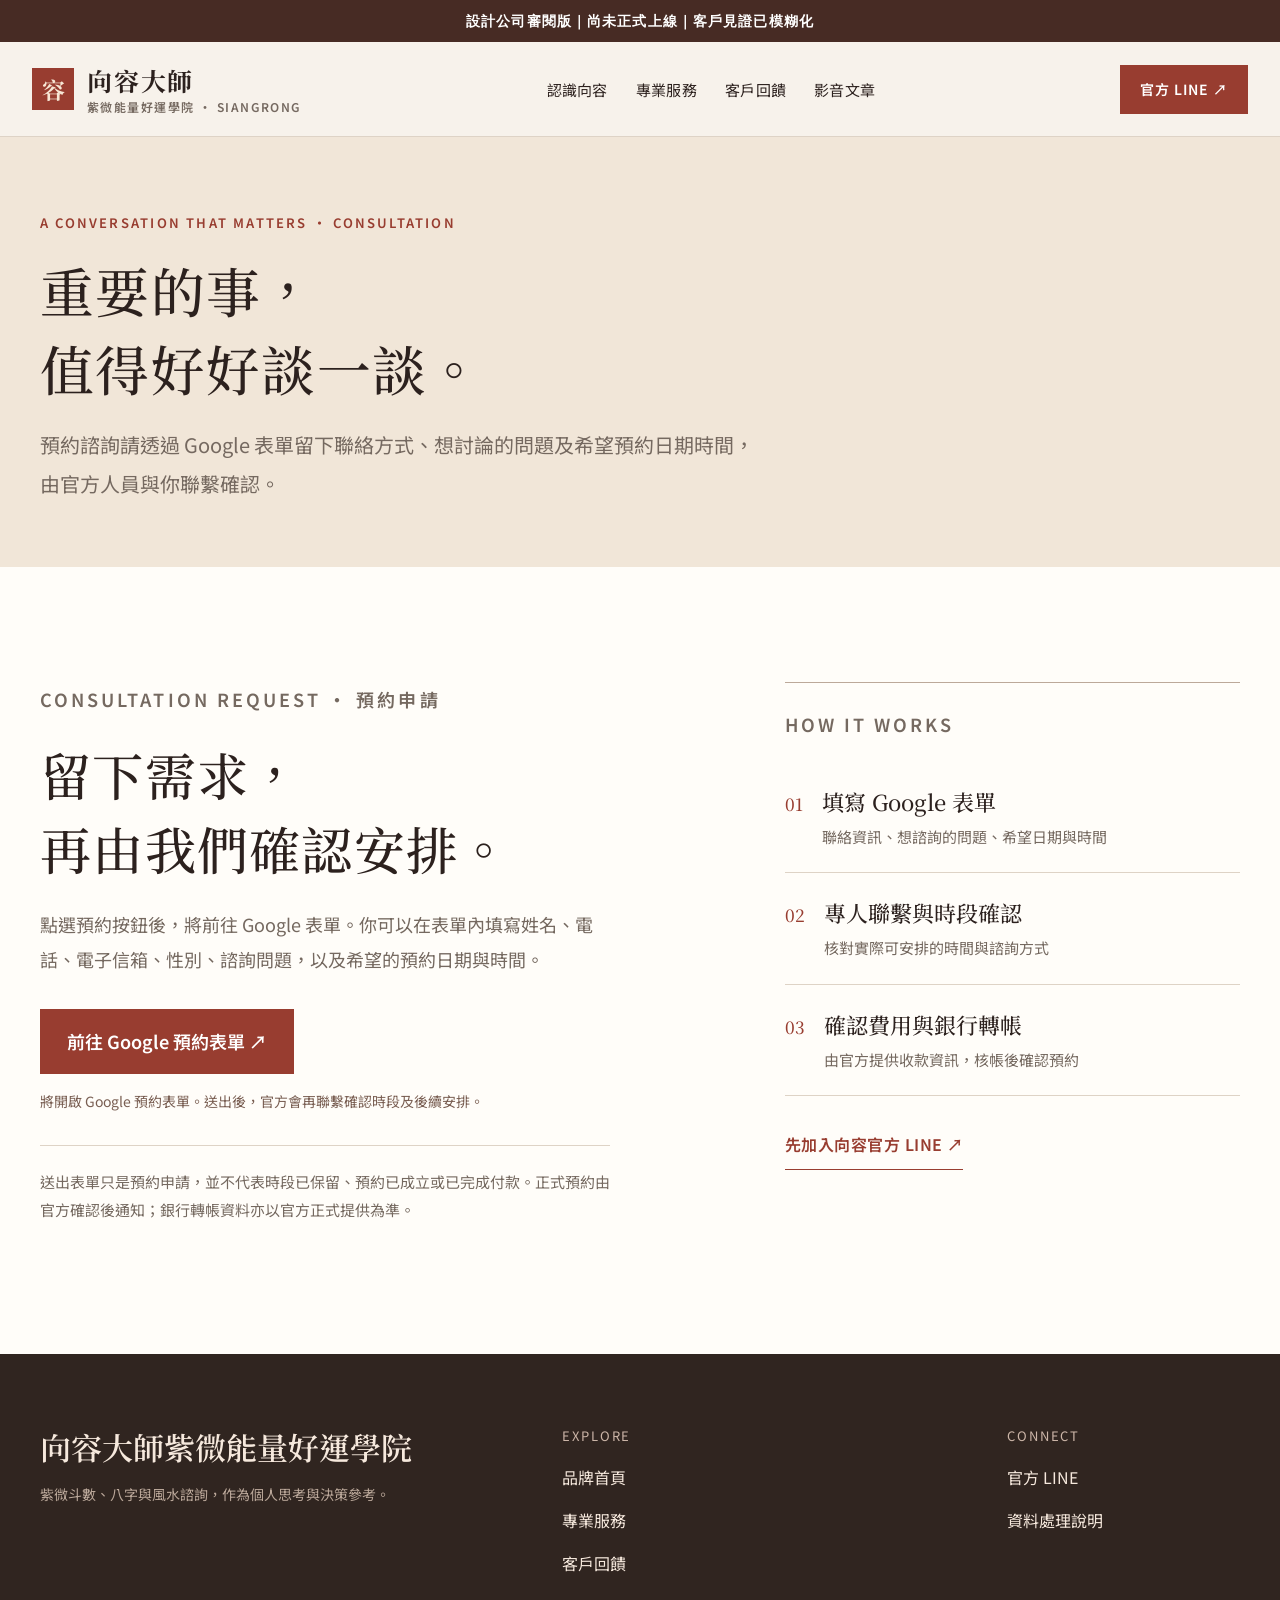
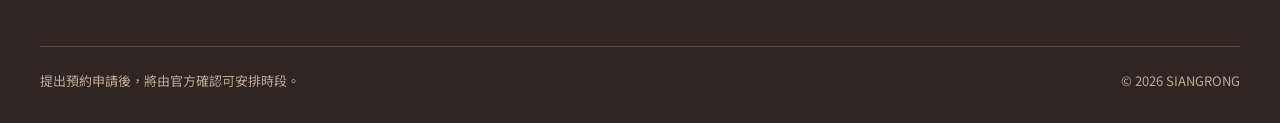
==== consultation-booking/index.html @ eb0ad86f "Deploy Siangrong website V4.4 public preview" ====
<!doctype html>
<html lang="zh-Hant"><head><meta name="robots" content="noindex,nofollow,noarchive"><meta name="googlebot" content="noindex,nofollow">
<meta charset="utf-8"><meta name="viewport" content="width=device-width,initial-scale=1,viewport-fit=cover">
<meta name="theme-color" content="#f7f2eb">
<meta name="description" content="向容大師紫微能量好運學院諮詢預約。請透過 Google 表單留下聯絡資料、諮詢問題及希望日期時間，由官方確認安排。">
<title>預約諮詢｜向容大師紫微能量好運學院</title>
<link rel="stylesheet" href="../assets/style.css">
<script defer src="../assets/booking-config.js"></script><script defer src="../assets/main.js"></script>
</head><body><div role="note" style="position:relative;z-index:9999;background:#472b24;color:white;text-align:center;padding:10px;font:600 14px/1.6 sans-serif;letter-spacing:.08em">設計公司審閱版｜尚未正式上線｜客戶見證已模糊化</div>
<a class="skip" href="#main">跳至主要內容</a>
<header class="site-header booking-header"><div class="header-inner">
<a class="brand" href="../index.html"><span class="brand-seal" aria-hidden="true">容</span><span class="brand-word">向容大師 <small>紫微能量好運學院 · SIANGRONG</small></span></a>
<nav class="site-nav" aria-label="主導覽"><a href="../index.html#about">認識向容</a><a href="../index.html#services">專業服務</a><a href="../index.html#testimonials">客戶回饋</a><a href="../index.html#social">影音文章</a></nav>
<div class="nav-action"><a class="btn small" href="https://line.me/R/ti/p/@wdt9943b" target="_blank" rel="noopener noreferrer">官方 LINE ↗</a><button class="menu-toggle" type="button" aria-label="開啟導覽選單" aria-expanded="false" aria-controls="mobile-menu"><span></span><span></span></button></div></div>
<nav id="mobile-menu" class="mobile-menu" aria-label="手機導覽"><a href="../index.html">返回首頁</a><a href="../index.html#services">專業服務</a><a href="../index.html#testimonials">客戶回饋</a><a href="https://line.me/R/ti/p/@wdt9943b" target="_blank" rel="noopener noreferrer">官方 LINE</a></nav></header>
<main id="main">
<section class="booking-hero booking-simple-hero"><div class="container">
<p class="eyebrow">A CONVERSATION THAT MATTERS · CONSULTATION</p>
<h1 class="section-title">重要的事，<br>值得好好談一談。</h1>
<p class="lead">預約諮詢請透過 Google 表單留下聯絡方式、想討論的問題及希望預約日期時間，由官方人員與你聯繫確認。</p>
</div></section>
<section class="booking-simple"><div class="container booking-simple-grid"><div>
<p class="eyebrow">CONSULTATION REQUEST · 預約申請</p>
<h2>留下需求，<br>再由我們確認安排。</h2>
<p>點選預約按鈕後，將前往 Google 表單。你可以在表單內填寫姓名、電話、電子信箱、性別、諮詢問題，以及希望的預約日期與時間。</p>
<a id="form-primary" class="btn form-cta" href="https://forms.gle/mk9bN4YkbUTdmSMG6" target="_self" rel="noopener noreferrer" data-booking-button>前往 Google 預約表單 ↗</a>
<p class="form-status" id="form-status">將開啟 Google 預約表單。表單送出後由官方與您聯繫確認。</p>
<p class="fine-print">送出表單只是預約申請，並不代表時段已保留、預約已成立或已完成付款。正式預約由官方確認後通知；銀行轉帳資料亦以官方正式提供為準。</p>
</div><aside class="booking-steps" aria-label="預約流程說明">
<p class="eyebrow">HOW IT WORKS</p>
<ol><li><span>01</span><div><strong>填寫 Google 表單</strong><small>聯絡資訊、想諮詢的問題、希望日期與時間</small></div></li><li><span>02</span><div><strong>專人聯繫與時段確認</strong><small>核對實際可安排的時間與諮詢方式</small></div></li><li><span>03</span><div><strong>確認費用與銀行轉帳</strong><small>由官方提供收款資訊，核帳後確認預約</small></div></li></ol>
<a class="line-link" href="https://line.me/R/ti/p/@wdt9943b" target="_blank" rel="noopener noreferrer">先加入向容官方 LINE ↗</a>
</aside></div></section>
</main>
<footer class="site-footer"><div class="container"><div class="footer-grid"><div><p class="footer-brand">向容大師紫微能量好運學院</p><p class="footer-caption">紫微斗數、八字與風水諮詢，作為個人思考與決策參考。</p></div><div><p class="footer-label">EXPLORE</p><div class="footer-links"><a href="../index.html">品牌首頁</a><a href="../index.html#services">專業服務</a><a href="../index.html#testimonials">客戶回饋</a></div></div><div><p class="footer-label">CONNECT</p><div class="footer-links"><a href="https://line.me/R/ti/p/@wdt9943b" target="_blank" rel="noopener noreferrer">官方 LINE</a><a href="../privacy.html">資料處理說明</a></div></div></div><div class="footer-bottom"><span>提出預約申請後，將由官方確認可安排時段。</span><span>© 2026 SIANGRONG</span></div></div></footer>
</body></html>
---- assets/style.css ----
@import url('https://fonts.googleapis.com/css2?family=Noto+Sans+TC:wght@400;500;600;700&family=Noto+Serif+TC:wght@400;500;600;700&display=swap');
:root{--paper:#f7f2eb;--white:#fffdf9;--deep:#2c211e;--brown:#49342d;--muted:#756960;--red:#983d30;--red-dark:#762c26;--line:#ded3c6;--sand:#e7d8c9;--gold:#b28b62;--serif:'Noto Serif TC','Noto Serif CJK TC','Songti TC','PMingLiU',serif;--sans:'Noto Sans TC','Noto Sans CJK TC','PingFang TC','Microsoft JhengHei',sans;--max:1200px}
*,*::before,*::after{box-sizing:border-box}html{scroll-behavior:smooth;scroll-padding-top:90px}body{margin:0;background:var(--paper);color:var(--deep);font-family:var(--sans);font-size:18px;line-height:1.8;-webkit-font-smoothing:antialiased}body.locked{overflow:hidden}a{color:inherit;text-decoration:none}button,input,textarea,select{font:inherit}button{cursor:pointer}button:disabled{cursor:not-allowed;opacity:.45}img{display:block;width:100%;max-width:100%;height:auto}h1,h2,h3,p{margin-top:0}h1,h2,h3{font-weight:500}h1,h2{font-family:var(--serif);letter-spacing:.025em}p{max-width:70ch}::selection{background:#cda48f;color:#1f1512}:focus-visible{outline:3px solid #b26a4f;outline-offset:4px}.skip{position:absolute;left:12px;top:-100px;z-index:99;padding:8px 16px;background:white}.skip:focus{top:8px}.container{width:min(var(--max),calc(100% - 64px));margin-inline:auto}.section{padding:125px 0}.eyebrow{font-family:var(--sans);font-weight:600;font-size:13px;letter-spacing:.17em;line-height:1.4;color:var(--red);text-transform:uppercase;margin-bottom:19px}.eyebrow.light{color:#dfb8a0}.display{font-size:clamp(42px,5vw,76px);line-height:1.35}.section-title{font-size:clamp(35px,4.2vw,59px);line-height:1.45;letter-spacing:.025em;margin-bottom:24px}.lead{color:var(--muted);font-size:20px;line-height:1.95}.text-muted{color:var(--muted)}.line-link{display:inline-flex;align-items:center;gap:14px;font-size:16px;letter-spacing:.03em;font-weight:600;color:var(--red);border-bottom:1px solid currentColor;padding:6px 0 10px;transition:gap .25s}.line-link:hover{gap:23px}.btn{min-height:55px;display:inline-flex;align-items:center;justify-content:center;gap:18px;padding:15px 26px;background:var(--red);border:1px solid var(--red);color:white;font-size:16px;font-weight:600;letter-spacing:.07em;transition:background .2s,transform .2s}.btn:hover{background:var(--red-dark);transform:translateY(-1px)}.btn.outline{background:transparent;color:var(--deep);border-color:var(--deep)}.btn.outline:hover{background:var(--deep);color:#fff}.btn.ghost{background:transparent;color:var(--red);border-color:var(--red)}.btn.full{width:100%}.btn.small{padding:11px 19px;min-height:48px;font-size:14px}.site-header{position:relative;z-index:70;background:var(--paper);border-bottom:1px solid rgba(73,52,45,.13)}.header-inner{width:min(1320px,calc(100% - 64px));height:94px;margin:auto;display:flex;align-items:center;justify-content:space-between;gap:22px}.brand{display:flex;align-items:center;gap:13px;flex-shrink:0;white-space:nowrap}.brand-seal{display:grid;place-items:center;background:var(--red);color:#f7e7d5;width:42px;height:42px;font:700 23px/1 var(--serif);letter-spacing:0}.brand-word{display:flex;flex-direction:column;gap:2px;font-family:var(--serif);font-size:25px;line-height:1.3;letter-spacing:.07em;font-weight:700}.brand-word small{font-family:var(--sans);font-size:12px;letter-spacing:.12em;color:var(--muted);font-weight:600}.site-nav{display:flex;align-items:center;gap:28px;font-size:15px;letter-spacing:.02em}.site-nav>a{white-space:nowrap}.site-nav>a:hover{color:var(--red)}.nav-action{display:flex;align-items:center;gap:12px}.menu-toggle{display:none;background:transparent;border:0;min-width:48px;min-height:48px;padding:8px}.menu-toggle span{display:block;width:24px;height:2px;background:var(--deep);margin:6px auto;transition:transform .2s}.mobile-menu{display:none}.site-main{overflow:clip}.hero{padding:72px 0 85px;background:linear-gradient(112deg,#f7f2eb,#f3e9dc)}.hero-grid{display:grid;grid-template-columns:1.06fr .94fr;gap:6%;align-items:center}.hero-copy{padding-block:22px}.hero h1{font-size:clamp(43px,5vw,75px);line-height:1.38;margin-bottom:28px;letter-spacing:.025em}.hero h1 em{color:var(--red);font-style:normal}.hero-copy>p{color:#6d6057;max-width:495px;font-size:19px;line-height:2.05;margin-bottom:33px}.hero-ctas{display:flex;flex-wrap:wrap;gap:20px;align-items:center}.hero-photo{position:relative;max-width:525px;margin-left:auto}.hero-photo .photo-frame{aspect-ratio:4/5;overflow:hidden;background:#ba7f64}.hero-photo img{height:100%;object-fit:cover;object-position:center 28%}.hero-photo:after{content:'SIANGRONG';position:absolute;font:500 12px var(--serif);letter-spacing:.32em;color:#6d5147;right:-22px;bottom:8%;writing-mode:vertical-rl}.hero-note{font:500 13px var(--serif);letter-spacing:.12em;color:#765b4d;padding-top:15px}.accent-rule{display:inline-block;width:36px;height:1px;background:var(--gold);margin-right:12px;vertical-align:middle}.trust-bar{background:#e9e0d6;padding:28px 0}.trust-bar .container{display:flex;justify-content:space-between;align-items:center;gap:24px}.trust-item{font-family:var(--serif);font-size:17px;letter-spacing:.08em}.trust-item b{font:500 29px var(--serif);color:var(--red);margin-right:8px}.trust-divider{height:28px;width:1px;background:#c3b3a2}.split{display:grid;grid-template-columns:1fr 1fr;gap:9%;align-items:center}.about-photo{aspect-ratio:4/3;overflow:hidden;background:#88715d}.about-photo img{width:100%;height:100%;object-fit:cover}.about-copy .lead{margin-bottom:20px}.about-copy p:not(.eyebrow){margin-bottom:25px}.services{background:#fffdf9}.section-head{display:flex;justify-content:space-between;align-items:end;gap:35px;margin-bottom:48px}.section-head p:last-child{max-width:425px;margin-bottom:0}.service-row{display:grid;grid-template-columns:120px minmax(0,1fr) 33%;gap:30px;align-items:center;padding:35px 0;border-top:1px solid var(--line)}.service-row:last-child{border-bottom:1px solid var(--line)}.service-num{font:500 17px var(--serif);color:var(--red)}.service-row h3{font:500 clamp(26px,2.5vw,34px)/1.5 var(--serif);margin:0}.service-row p{font-size:16px;color:var(--muted);margin:0;line-height:1.85}.service-row .row-right{display:flex;align-items:center;justify-content:space-between;gap:15px}.service-arrow{flex-shrink:0;color:var(--red);font-size:30px;transition:transform .2s}.service-row:hover .service-arrow{transform:translateX(7px)}.philosophy{background:#48302a;color:#fbf1e6}.philosophy p{color:#e9d4c5}.philosophy .eyebrow{color:#d5b195}.philosophy .line-link{color:#f3d9c4}.philosophy .section-title{max-width:600px}.social-panel{display:grid;grid-template-columns:1fr 1fr;gap:1px;background:#dbcabe;border:1px solid #dbcabe}.social-card{background:#f7f2eb;min-height:330px;padding:49px;display:flex;flex-direction:column;align-items:flex-start}.social-icon{font-size:26px;font-weight:700;color:var(--red);border:1px solid #c8ad9b;width:49px;height:49px;display:grid;place-items:center;margin-bottom:32px}.social-card h3{font:500 30px var(--serif);margin:0 0 14px}.social-card p{color:var(--muted);font-size:17px;margin-bottom:23px}.social-card .line-link{margin-top:auto}.testimony{background:#f2e9df}.testimony .section-head{margin-bottom:27px}.testimony-scroll{display:grid;grid-auto-flow:column;grid-auto-columns:minmax(220px,300px);gap:22px;overflow-x:auto;scroll-snap-type:x mandatory;padding:14px 0 28px;scrollbar-color:#b79b84 transparent}.testimony-entry{scroll-snap-align:start;min-width:0}.testimony-img{background:#fff;padding:15px;border:1px solid #e0d6c9;aspect-ratio:4/4.2;overflow:hidden;display:flex;align-items:start;justify-content:center;cursor:zoom-in}.testimony-img img{width:100%;height:100%;object-fit:contain;object-position:top}.testimony-entry h3{font:500 17px var(--serif);margin:15px 0 5px}.testimony-entry p{font-size:13px;color:var(--muted)}.scroll-hint{font-size:14px;color:var(--muted)}.testimonial-dialog{border:0;background:transparent;padding:20px;max-width:min(95vw,700px);max-height:95vh}.testimonial-dialog::backdrop{background:rgba(22,15,13,.8)}.testimonial-dialog img{max-height:82vh;width:auto;max-width:100%;margin:auto}.dialog-close{display:block;margin-left:auto;margin-bottom:10px;border:0;background:#fff;padding:8px 17px;font-size:16px}.line-capture{background:#eee3d4}.capture-grid{display:grid;grid-template-columns:1.05fr .95fr;align-items:center;gap:12%}.capture-grid .section-title{max-width:650px}.capture-steps{border-top:1px solid #d0b9a3}.capture-step{display:flex;align-items:baseline;gap:18px;border-bottom:1px solid #d0b9a3;padding:18px 0}.capture-step span{font-size:13px;color:var(--red);font-weight:700}.capture-step p{margin:0;color:var(--deep);font-size:17px}.capture-cta{display:flex;flex-direction:column;gap:17px}.capture-cta .btn{align-self:flex-start}.feature-cta{padding:110px 0;background:#fffdf9}.feature-inner{display:flex;justify-content:space-between;align-items:center;gap:30px}.feature-inner p{max-width:530px;color:var(--muted)}.site-footer{background:#302520;color:#f6e9dd;padding:70px 0 30px}.footer-grid{display:grid;grid-template-columns:1.1fr .9fr .6fr;gap:8%;margin-bottom:55px}.footer-brand{font:600 31px var(--serif);margin-bottom:12px}.footer-caption{font-size:14px;color:#bba89a;line-height:1.9}.footer-links a{display:block;margin-bottom:14px;font-size:16px}.footer-links a:hover{color:#e2ac92}.footer-label{color:#ccb6a8;font-size:13px;letter-spacing:.14em;margin-bottom:16px}.footer-bottom{border-top:1px solid #5d4840;padding-top:22px;font-size:13px;color:#bba89a;display:flex;justify-content:space-between;gap:20px;flex-wrap:wrap}.sticky-mobile{display:none}.booking-header{background:#f7f2eb;border-bottom:1px solid #ded3c6}.booking-hero{padding:70px 0 42px;background:#f1e6d8}.booking-hero .section-title{margin-bottom:18px}.booking-hero .lead{max-width:740px;margin-bottom:0}.booking-shell{display:grid;grid-template-columns:minmax(0,1fr) 310px;gap:44px;padding:65px 0 115px;align-items:start}.booking-stage{padding:0 0 42px;margin-bottom:39px;border-bottom:1px solid var(--line)}.booking-stage:last-child{border:0}.stage-head{display:flex;align-items:start;gap:22px;margin-bottom:24px}.stage-no{color:var(--red);font:500 16px var(--serif);margin-top:7px}.stage-title{font:500 clamp(27px,2.6vw,34px)/1.5 var(--serif);margin:0}.stage-desc{color:var(--muted);font-size:15px;margin:7px 0 0}.option-list{display:grid;gap:10px}.option-tile{position:relative;display:flex;align-items:center;gap:13px;border:1px solid var(--line);padding:21px 20px;background:#fffdf9;cursor:pointer;min-height:79px}.option-tile:hover{border-color:#bc9785}.option-tile:has(input:checked){border-color:var(--red);box-shadow:inset 0 0 0 1px var(--red);background:#fbf4ee}.option-tile input{accent-color:var(--red);width:20px;height:20px;flex-shrink:0}.option-tile strong{font:500 19px var(--serif)}.option-tile small{display:block;color:var(--muted);font-size:13px;margin-top:3px}.choice-inline{display:flex;gap:10px;flex-wrap:wrap}.choice-inline label{position:relative;display:flex;align-items:center;gap:9px;border:1px solid var(--line);background:#fffdf9;padding:11px 16px;min-height:52px;cursor:pointer}.choice-inline label:has(input:checked){border-color:var(--red);background:#fbf1e9}.choice-inline input{accent-color:var(--red)}.field-row{display:grid;grid-template-columns:1fr 1fr;gap:20px}.field{display:flex;flex-direction:column;gap:9px;margin-bottom:22px}.field label{font-size:15px;font-weight:600;line-height:1.5}.field small,.help{font-size:13px;color:var(--muted);line-height:1.6}.field input,.field textarea,.field select{display:block;width:100%;background:#fffdf9;color:var(--deep);border:1px solid #cbbcae;border-radius:0;min-height:57px;padding:13px 16px;font-size:17px;line-height:1.4}.field textarea{min-height:123px;resize:vertical}.field input:focus,.field textarea:focus{border-color:var(--red);outline:2px solid #a9786030}.request-note{background:#f0e5d8;border-left:3px solid var(--gold);padding:19px 22px;color:#5a483d;font-size:15px;margin:22px 0}.summary{position:sticky;top:32px;background:#ebdfd0;padding:32px 28px}.summary h2{font:500 26px var(--serif);margin:0 0 25px}.sum-label{font-size:13px;color:var(--muted);margin-bottom:3px}.sum-value{font-size:17px;word-break:break-word;margin-bottom:21px}.summary hr{border:0;border-top:1px solid #c7b3a2;margin:20px 0}.summary .btn{font-size:14px;padding:14px 10px}.form-actions{display:grid;gap:12px}.form-actions .btn{width:100%}.status-msg{font-size:15px;color:var(--red-dark);margin:0;min-height:26px}.note-card{font-size:14px;background:#eee2d5;padding:20px 24px;margin-top:22px;color:#584c43}.booking-bottom-cta{padding:60px 0 90px;background:#eee3d8}.booking-bottom-cta p{max-width:750px}.real-data-alert{font-size:14px;color:#6a4b3c;margin-top:15px}.pill-note{font-size:13px;color:#795f4f;border:1px solid #d4bca8;padding:5px 11px;display:inline-flex;gap:8px}.booking-footer{margin-top:0}.mini-calendar{background:#fffdf9;border:1px solid var(--line);padding:18px;margin-bottom:22px}.cal-head{display:flex;align-items:center;justify-content:space-between;gap:10px;margin-bottom:14px}.cal-head strong{font-size:17px}.cal-head button{min-width:44px;min-height:44px;border:1px solid var(--line);background:#fff;color:var(--deep)}.cal-grid{display:grid;grid-template-columns:repeat(7,minmax(0,1fr));gap:4px}.cal-weekday{text-align:center;color:#8f7c70;font-size:13px;padding:6px 0}.cal-day{aspect-ratio:1/1;min-width:0;min-height:43px;border:1px solid transparent;background:transparent;color:var(--deep);display:grid;place-items:center;font-size:15px;padding:0}.cal-day:hover:not(:disabled){border-color:var(--red)}.cal-day:disabled{color:#cbbdb0;background:#f8f4f0}.cal-day.selected{background:var(--red);color:#fff}.cal-day.empty{visibility:hidden}.time-note{margin-top:-10px;margin-bottom:20px;font-size:13px;color:var(--muted)}.no-availability{font-size:13px;color:var(--red-dark);margin-bottom:12px}.privacy-copy{max-width:870px}.privacy-copy h2{font-size:27px;margin-top:35px}.privacy-copy p{font-size:17px}.privacy-copy li{margin-bottom:8px}
@media(max-width:1050px){.site-nav{gap:15px;font-size:14px}.nav-action>.btn{display:none}.header-inner{height:83px}.brand-word{font-size:22px}.hero{padding:58px 0}.hero-grid{gap:4%}.hero h1{font-size:50px}.service-row{grid-template-columns:70px minmax(0,1fr) 36%}.booking-shell{grid-template-columns:minmax(0,1fr) 260px;gap:25px}.summary{padding:26px 20px}}
@media(max-width:780px){body{font-size:18px}.container{width:calc(100% - 40px)}.section{padding:83px 0}.site-nav,.nav-action>.btn{display:none}.menu-toggle{display:block}.header-inner{height:76px;width:calc(100% - 40px)}.brand-word{font-size:19px;letter-spacing:.04em}.brand-word small{font-size:11px;letter-spacing:.03em}.brand-seal{width:38px;height:38px;font-size:21px}.mobile-menu{position:absolute;top:76px;left:0;right:0;background:var(--paper);box-shadow:0 12px 20px #21120b12;padding:20px;display:none;border-top:1px solid var(--line);max-height:calc(100dvh - 76px);overflow:auto}.mobile-menu.open{display:flex;flex-direction:column}.mobile-menu a{padding:13px 3px;border-bottom:1px solid var(--line);font:500 18px var(--serif)}.mobile-menu .btn{color:#fff;font-family:var(--sans);margin-top:12px;justify-content:center}.hero{padding:37px 0 68px}.hero-grid{display:flex;flex-direction:column;gap:31px}.hero-copy{padding:0;width:100%}.hero h1{font-size:clamp(40px,10.5vw,55px);line-height:1.35;margin-bottom:19px}.hero-copy>p{font-size:18px;line-height:1.9;margin-bottom:24px}.hero .eyebrow{font-size:12px;letter-spacing:.1em}.hero-ctas{gap:12px}.hero-ctas .btn{width:100%}.hero-ctas .line-link{font-size:15px}.hero-photo{max-width:none;margin:0;width:100%}.hero-photo .photo-frame{aspect-ratio:4/4.5}.hero-photo:after{right:-10px;font-size:10px}.hero-note{font-size:12px}.trust-bar{padding:19px 0}.trust-bar .container{gap:7px;flex-wrap:wrap}.trust-item{font-size:12px;letter-spacing:0}.trust-item b{font-size:22px}.trust-divider{height:20px}.split{display:flex;flex-direction:column;gap:31px}.about-photo{width:100%;aspect-ratio:4/3}.about-copy{width:100%}.about-copy .lead{font-size:18px}.section-title{font-size:clamp(34px,8.4vw,45px);margin-bottom:20px}.section-head{display:block;margin-bottom:30px}.section-head p:last-child{font-size:17px}.service-row{display:grid;grid-template-columns:36px minmax(0,1fr);gap:7px 9px;padding:24px 0}.service-num{grid-row:1;align-self:start;margin-top:5px;font-size:14px}.service-row h3{font-size:25px;line-height:1.5}.service-row .row-right{grid-column:2;margin-top:6px}.service-row p{font-size:16px}.service-arrow{font-size:25px}.social-panel{grid-template-columns:1fr;gap:1px}.social-card{min-height:270px;padding:30px}.social-card h3{font-size:26px}.social-card p{font-size:16px}.social-icon{margin-bottom:18px;width:42px;height:42px}.testimony-scroll{grid-auto-columns:minmax(220px,77%);gap:15px;margin-right:-20px}.testimony-img{padding:11px}.capture-grid{display:flex;flex-direction:column;gap:28px;align-items:stretch}.capture-cta .btn{align-self:stretch}.feature-inner{flex-direction:column;align-items:stretch;gap:22px}.feature-cta{padding:77px 0}.feature-inner .btn{width:100%}.footer-grid{grid-template-columns:1fr;gap:30px;margin-bottom:35px}.site-footer{padding:56px 0 110px}.footer-brand{font-size:26px}.footer-bottom{font-size:12px}.sticky-mobile{position:fixed;display:flex;bottom:0;left:0;right:0;z-index:60;background:#fffdfaf2;backdrop-filter:blur(16px);padding:10px 16px max(10px,env(safe-area-inset-bottom));border-top:1px solid var(--line);box-shadow:0 -8px 28px #2b100c12;transform:translateY(130%);transition:transform .3s}.sticky-mobile.visible{transform:translateY(0)}.sticky-mobile .btn{min-height:52px;width:100%}.booking-hero{padding:53px 0 32px}.booking-hero .section-title{font-size:37px}.booking-shell{display:flex;flex-direction:column;padding:42px 0 82px;gap:12px}.booking-main,.summary{width:100%}.summary{position:static}.stage-head{gap:12px}.booking-stage{padding-bottom:36px;margin-bottom:31px}.stage-title{font-size:29px}.field-row{grid-template-columns:1fr;gap:0}.option-tile{min-height:74px;padding:16px}.booking-bottom-cta{padding:55px 0}.cal-day{min-height:39px}.real-data-alert{font-size:13px}}
@media(max-width:360px){.container{width:calc(100% - 34px)}.header-inner{width:calc(100% - 30px)}.brand{gap:7px}.brand-word{font-size:17px}.brand-seal{width:34px;height:34px;font-size:19px}.hero h1{font-size:39px}.section-title{font-size:33px}.trust-item{font-size:11px}.trust-item b{font-size:20px}.service-row h3{font-size:23px}.testimony-scroll{margin-right:-17px}.social-card{padding:25px}.choice-inline label{padding:9px 11px}.cal-day{min-height:36px}}
@media(prefers-reduced-motion:reduce){*,*::before,*::after{scroll-behavior:auto!important;transition:none!important}}

/* V4.1 — public Google Calendar booking link */
.google-booking-primary{background:#fffdf9;padding:clamp(26px,4vw,47px);border-left:3px solid var(--red);margin:0 0 38px}.google-booking-primary h2{font-family:var(--serif);font-size:clamp(27px,3vw,39px);line-height:1.45;margin:0 0 15px}.google-booking-primary>p:not(.eyebrow){font-size:17px;line-height:1.85;color:var(--brown);max-width:650px}.google-booking-primary .calendar-primary-cta{margin:6px 0 20px;min-width:320px}.google-booking-primary .calendar-payment-note{margin:0 0 8px;font-size:16px!important;color:#60483f!important}.google-booking-primary .calendar-setting-note{margin:0;font-size:14px!important;color:var(--muted)!important}.manual-divider{display:flex;gap:20px;align-items:center;justify-content:center;margin:0 0 25px;text-align:center;color:var(--muted);font-size:17px}.manual-divider:before,.manual-divider:after{content:"";height:1px;background:var(--line);flex:1;min-width:10px}
@media(max-width:680px){.google-booking-primary{padding:25px 21px 27px;margin-bottom:34px}.google-booking-primary h2{font-size:29px}.google-booking-primary>p:not(.eyebrow){font-size:17px}.google-booking-primary .calendar-primary-cta{min-width:0;width:100%;min-height:58px;font-size:17px;letter-spacing:.02em}.manual-divider{font-size:15px;gap:12px}}

/* V4.2: Google Forms-first, no booking time-slot UI in the website */
.booking-simple-hero{padding:clamp(54px,6vw,98px) 0 clamp(50px,5vw,75px)}
.booking-simple-hero .lead{max-width:720px}
.booking-simple{background:var(--white);padding:clamp(65px,9vw,120px) 0}
.booking-simple-grid{display:grid;grid-template-columns:minmax(0,1.18fr) minmax(0,.82fr);gap:clamp(40px,7vw,110px);align-items:start}
.booking-simple-grid h2{font:500 clamp(33px,4vw,54px)/1.45 var(--serif);margin:0 0 22px}
.booking-simple-grid p{line-height:1.95;color:var(--muted);font-size:18px;max-width:570px}
.form-cta{margin-top:14px;min-height:60px;font-size:18px;letter-spacing:0;padding-inline:26px}
.booking-simple-grid .form-status{font-size:14px;margin:14px 0;color:#795e52}
.booking-simple-grid .fine-print{font-size:15px;line-height:1.85;margin-top:30px;padding-top:22px;border-top:1px solid var(--line)}
.booking-steps{border-top:1px solid #bca99a;padding-top:24px}
.booking-steps ol{padding:0;margin:15px 0 28px;list-style:none}
.booking-steps li{display:flex;gap:19px;align-items:baseline;padding:23px 0;border-bottom:1px solid var(--line)}
.booking-steps li span{font:500 17px var(--serif);color:var(--red)}
.booking-steps li strong{font:500 22px var(--serif);line-height:1.5;display:block}
.booking-steps li small{font-size:15px;line-height:1.7;color:var(--muted);display:block;margin-top:6px}
@media(max-width:780px){.booking-simple-grid{grid-template-columns:1fr;gap:50px}.booking-simple{padding:67px 0 90px}.booking-simple-grid h2{font-size:36px}.booking-simple-grid p{font-size:18px}.form-cta{width:100%;font-size:17px;min-height:60px;justify-content:center}.booking-steps li strong{font-size:21px}}
@media(max-width:360px){.booking-simple-grid h2{font-size:32px}.form-cta{font-size:16px}}

/* V4.3: streamlined LINE invitation, no numbered benefits or legalistic microcopy */
.line-capture .line-intro{max-width:770px;margin-inline:auto;text-align:center}
.line-capture .line-intro .section-title{max-width:none}
.line-capture .line-intro .lead{max-width:690px;margin:0 auto 32px}
.line-capture .line-intro .btn{min-width:270px}
@media(max-width:780px){.line-capture{padding:65px 0 72px}.line-capture .line-intro{text-align:left}.line-capture .line-intro .lead{margin:0 0 27px}.line-capture .line-intro .btn{width:100%;min-width:0}}
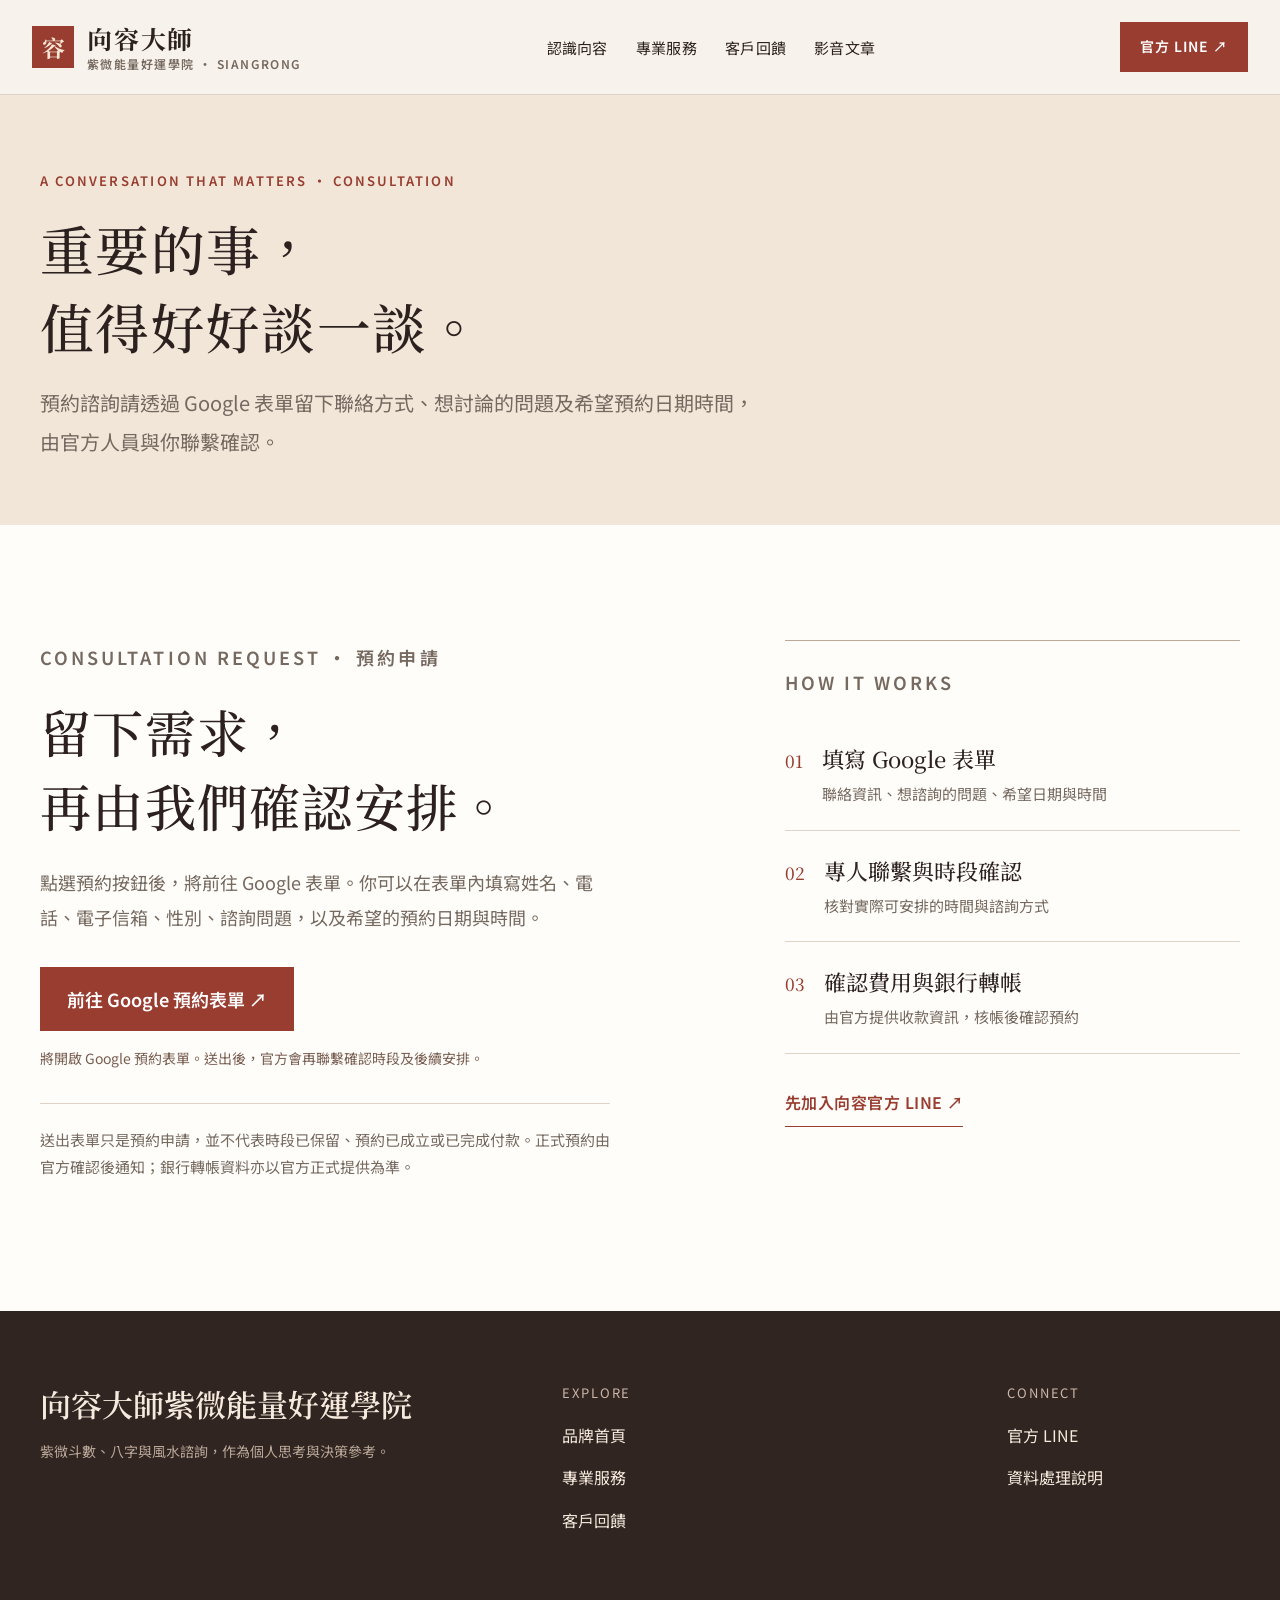
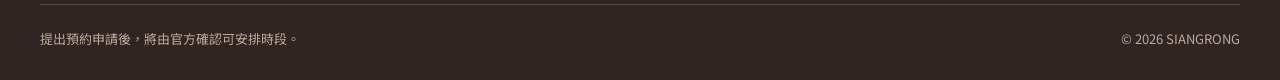
==== commit 67f937dd: "Make Siangrong V4.4 publicly indexed" ====
--- a/consultation-booking/index.html
+++ b/consultation-booking/index.html
@@ -1,12 +1,12 @@
 <!doctype html>
-<html lang="zh-Hant"><head><meta name="robots" content="noindex,nofollow,noarchive"><meta name="googlebot" content="noindex,nofollow">
+<html lang="zh-Hant"><head><meta name="robots" content="index,follow">
 <meta charset="utf-8"><meta name="viewport" content="width=device-width,initial-scale=1,viewport-fit=cover">
 <meta name="theme-color" content="#f7f2eb">
 <meta name="description" content="向容大師紫微能量好運學院諮詢預約。請透過 Google 表單留下聯絡資料、諮詢問題及希望日期時間，由官方確認安排。">
 <title>預約諮詢｜向容大師紫微能量好運學院</title>
 <link rel="stylesheet" href="../assets/style.css">
 <script defer src="../assets/booking-config.js"></script><script defer src="../assets/main.js"></script>
-</head><body><div role="note" style="position:relative;z-index:9999;background:#472b24;color:white;text-align:center;padding:10px;font:600 14px/1.6 sans-serif;letter-spacing:.08em">設計公司審閱版｜尚未正式上線｜客戶見證已模糊化</div>
+</head><body>
 <a class="skip" href="#main">跳至主要內容</a>
 <header class="site-header booking-header"><div class="header-inner">
 <a class="brand" href="../index.html"><span class="brand-seal" aria-hidden="true">容</span><span class="brand-word">向容大師 <small>紫微能量好運學院 · SIANGRONG</small></span></a>
